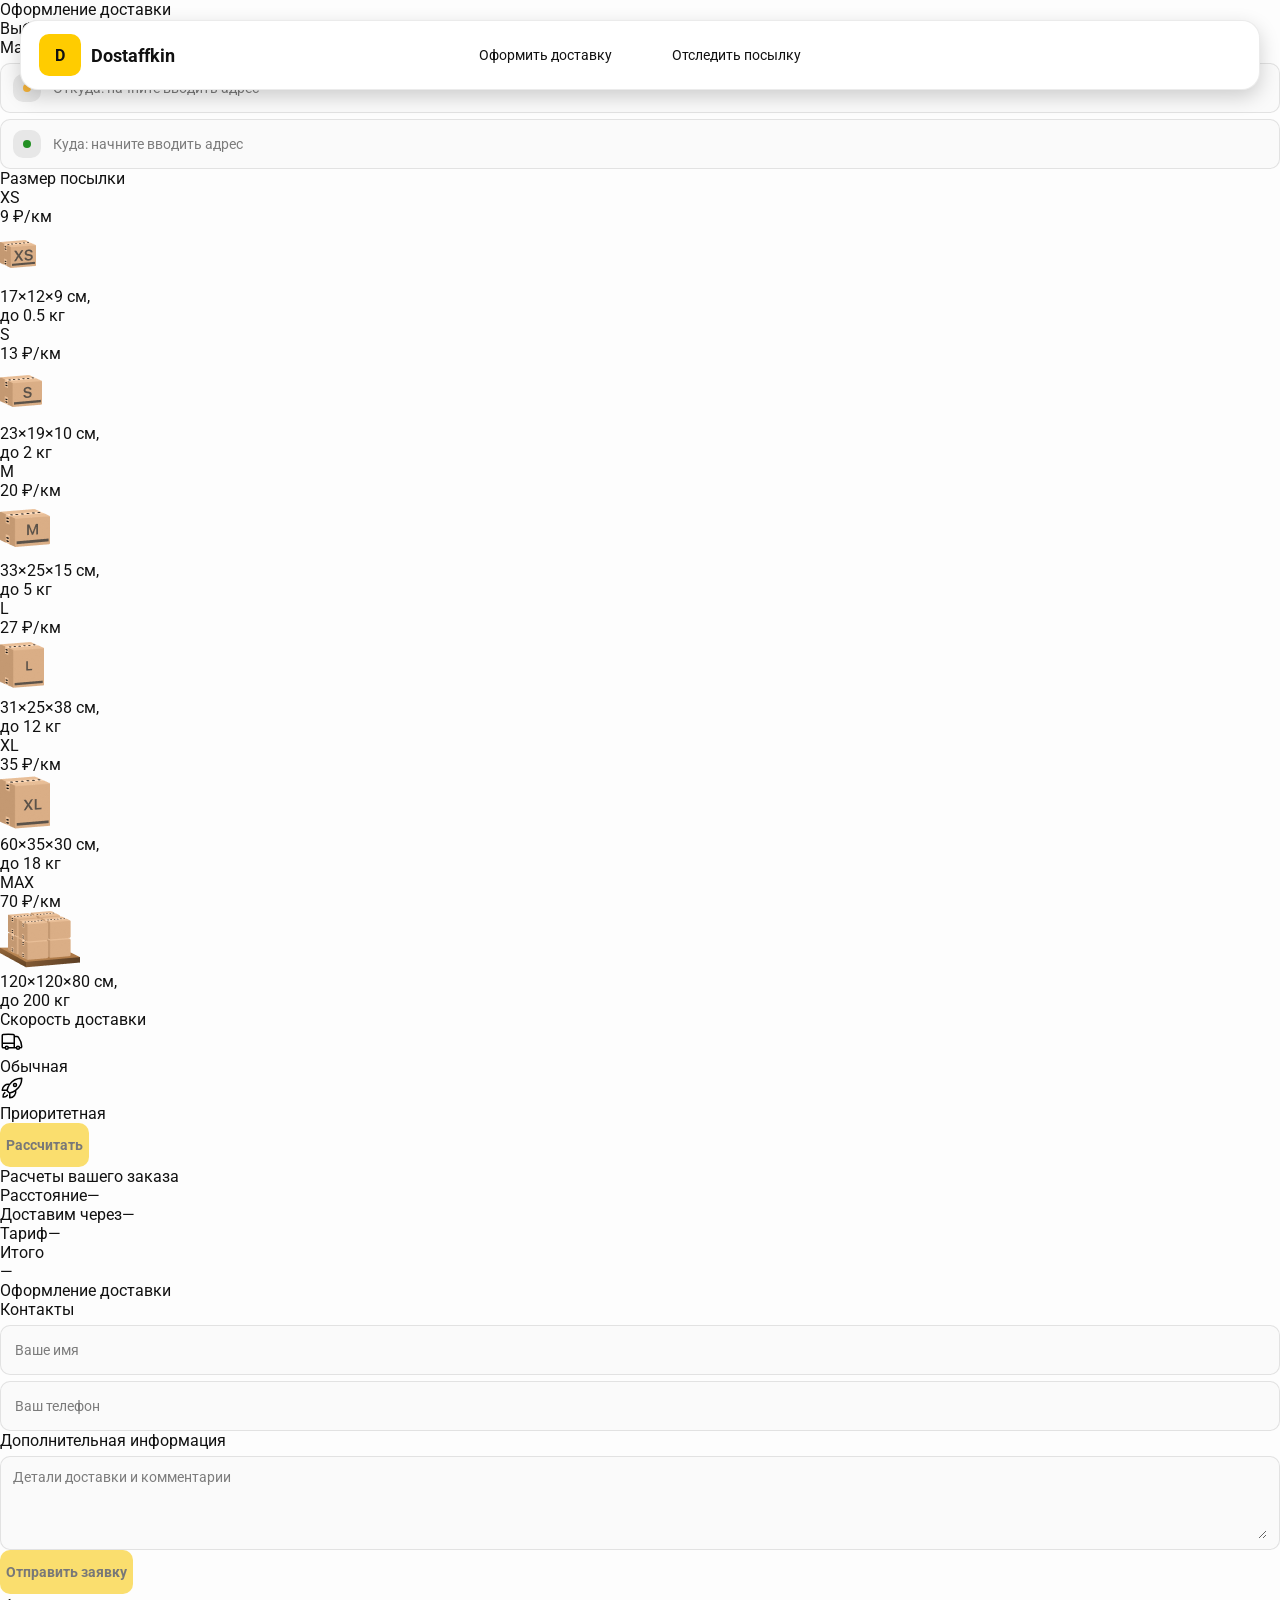
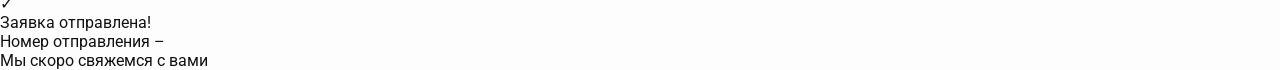
==== order.html @ 4e209311 "Add files via upload" ====
<!doctype html>
<html lang="ru">

<head>
    <meta charset="utf-8" />
    <meta name="viewport" content="width=device-width,initial-scale=1,maximum-scale=1,user-scalable=0" />
    <title>Оформление доставки</title>

    <link rel="stylesheet" href="styles/base.css" />
    <link rel="stylesheet" href="styles/base_adaptive.css" />

    <link rel="stylesheet" href="styles/order.css" />
    <link rel="stylesheet" href="styles/order_adaptive.css" />
</head>

<body>
    <div id="map"></div>

    <header class="header">
        <a class="header-brand" href="./index.html">
            <div class="header-logo">D</div>
            <div class="header-title">Dostaffkin</div>
        </a>
        <nav class="header-menu">
            <a class="header-link" href="#">Оформить <span>доставку</span></a>
            <a class="header-link" href="./track.html">Отследить <span>посылку</span></a>
        </nav>
    </header>

    <aside class="main" id="sidebar">
        <div class="main-header">
            <div class="main-title">Оформление доставки</div>
            <div class="main-text">Выберите параметры для расчета отправления</div>
        </div>
        <div class="main-content">
            <div class="main-route">
                <div class="main-block-title">Маршрут</div>
                <div class="main-fields">
                    <div class="main-field" id="fromField">
                        <div class="main-pin"></div>
                        <input id="from" placeholder="Откуда: начните вводить адрес" autocomplete="off" />
                        <div class="main-ac" id="fromAc" role="listbox" aria-label="Подсказки адресов"></div>
                    </div>

                    <div class="main-field" id="toField">
                        <div class="main-pin"></div>
                        <input id="to" placeholder="Куда: начните вводить адрес" autocomplete="off" />
                        <div class="main-ac" id="toAc" role="listbox" aria-label="Подсказки адресов"></div>
                    </div>
                </div>
            </div>
            <div class="main-package">
                <div class="main-block-title">Размер посылки</div>

                <div class="main-sizes">
                    <div class="main-size-card is-active" data-value="xs">
                        <div class="main-size-top">
                            <div class="main-size-label">XS</div>
                            <div class="main-size-rate">9 ₽/км</div>
                        </div>
                        <div class="main-size-media">
                            <img src="images/sizes/xs.png" alt="Короб XS" />
                        </div>
                        <div class="main-size-description">17×12×9 см,<br>до 0.5 кг</div>
                    </div>

                    <div class="main-size-card" data-value="s">
                        <div class="main-size-top">
                            <div class="main-size-label">S</div>
                            <div class="main-size-rate">13 ₽/км</div>
                        </div>
                        <div class="main-size-media">
                            <img src="images/sizes/s.png" alt="Короб S" />
                        </div>
                        <div class="main-size-description">23×19×10 см,<br>до 2 кг</div>
                    </div>

                    <div class="main-size-card" data-value="m">
                        <div class="main-size-top">
                            <div class="main-size-label">M</div>
                            <div class="main-size-rate">20 ₽/км</div>
                        </div>
                        <div class="main-size-media">
                            <img src="images/sizes/m.png" alt="Короб M" />
                        </div>
                        <div class="main-size-description">33×25×15 см,<br>до 5 кг</div>
                    </div>

                    <div class="main-size-card" data-value="l">
                        <div class="main-size-top">
                            <div class="main-size-label">L</div>
                            <div class="main-size-rate">27 ₽/км</div>
                        </div>
                        <div class="main-size-media">
                            <img src="images/sizes/l.png" alt="Короб L" />
                        </div>
                        <div class="main-size-description">31×25×38 см,<br>до 12 кг</div>
                    </div>

                    <div class="main-size-card" data-value="xl">
                        <div class="main-size-top">
                            <div class="main-size-label">XL</div>
                            <div class="main-size-rate">35 ₽/км</div>
                        </div>
                        <div class="main-size-media">
                            <img src="images/sizes/xl.png" alt="Короб XL" />
                        </div>
                        <div class="main-size-description">60×35×30 см,<br>до 18 кг</div>
                    </div>

                    <div class="main-size-card" data-value="max">
                        <div class="main-size-top">
                            <div class="main-size-label">MAX</div>
                            <div class="main-size-rate">70 ₽/км</div>
                        </div>
                        <div class="main-size-media main-size-media-palleta">
                            <img src="images/sizes/max.png" alt="Паллета" />
                        </div>
                        <div class="main-size-description">120×120×80 см,<br>до 200 кг</div>
                    </div>
                </div>
            </div>
            <div class="main-speed">
                <div class="main-block-title">Скорость доставки</div>

                <div class="main-speeds">
                    <div class="main-speed-card is-active" data-value="regular">
                        <img class="main-speed-media" src="images/icons/regular.svg" alt="Regular"/>
                        <div class="main-speed-description">Обычная</div>
                    </div>
                    <div class="main-speed-card" data-value="fast">
                        <img class="main-speed-media" src="images/icons/fast.svg" alt="Fast"/>
                        <div class="main-speed-description">Приоритетная</div>
                    </div>

                </div>
            </div>
            <div class="main-calculate-block">
                <button id="calc" class="button calculate-button" type="button" disabled>Рассчитать</button>
            </div>
            <div class="main-result" id="result">
                <div class="main-result-title">Расчеты вашего заказа</div>
                <div class="main-result-lines">
                    <div class="main-result-line"><span>Расстояние</span><span id="distanceValue">—</span></div>
                    <div class="main-result-line"><span>Доставим через</span><span id="durationValue">—</span></div>
                    <div class="main-result-line"><span>Тариф</span><span id="rateValue">—</span></div>
                </div>
                <div class="main-price">
                    <div class="main-price-label">Итого</div>
                    <div class="main-price-value" id="totalValue">—</div>
                </div>
            </div>
            <div class="main-order-box">
                <div class="main-order-form" id="orderForm">
                    <div class="main-order-title">Оформление доставки</div>
                    <div class="main-block-info-row">
                        <div class="main-block-title">Контакты</div>
                        <div class="order-fields">
                            <div class="main-field">
                                <input id="customerName" placeholder="Ваше имя" autocomplete="off"/>
                            </div>
                            <div class="main-field">
                                <input id="customerPhone" placeholder="Ваш телефон" autocomplete="off" inputmode="tel"/>
                            </div>
                        </div>
                    </div>
                    <div class="main-block-info-row extra-info">
                        <div class="main-block-title">Дополнительная информация</div>
                        <div class="main-field textarea">
                            <textarea id="comment" placeholder="Детали доставки и комментарии"></textarea>
                        </div>
                    </div>
                    <button id="submit" class="button main-submit-request" type="button" disabled>Отправить
                        заявку
                    </button>
                </div>
            
                <div class="main-order-success" id="orderSuccess">
                    <div class="main-success-icon">✓</div>
                    <div class="main-success-title">Заявка отправлена!</div>
                    <div class="main-success-title">Номер отправления – <span id="orderId"></span></div>
                    <div class="main-success-subtitle">Мы скоро свяжемся с вами</div>
                </div>
            </div>


        </div>

    </aside>



</body>

</html>
---- styles/base.css ----
*, *::before, *::after {
    box-sizing: border-box;
}

@font-face {
    font-family: "Roboto";
    src: url("../fonts/Roboto-Regular.ttf");
    font-weight: normal;
}

@font-face {
    font-family: "Roboto";
    src: url("../fonts/Roboto-Bold.ttf");
    font-weight: bold;
}

@font-face {
    font-family: "Roboto";
    src: url("../fonts/Roboto-Medium.ttf");
    font-weight: 500;
}

html, body {
    margin: 0;
    color: #111111;
    font-family: "Roboto", sans-serif;
}

body {
    background: #FDFDFD;
}

.header {
    border-radius: 18px;
    box-shadow: 0 7px 20px 0 #0000002E;
    backdrop-filter: blur(10px);
    background: #ffffff;
    left: 20px;
    border: 1px solid rgba(0, 0, 0, 0.08);
    position: fixed;
    right: 20px;
    top: 20px;
    padding: 14px 18px;
    height: 70px;
    display: flex;
    align-items: center;
    z-index: 6;
}

.header-brand {
    display: flex;
    align-items: center;
    text-decoration: none;
    gap: 10px;
}

.header-logo {
    width: 42px;
    height: 42px;
    border-radius: 10px;
    background: #FFCC00;
    display: grid;
    place-items: center;
    font-weight: bold;
    color: #111;
}

.header-title {
    font-size: 18px;
    font-weight: bold;
    color: #111111;
    text-decoration: none;
}

.header-menu {
    display: flex;
    align-items: center;
    gap: 60px;
    margin: 0;
    position: absolute;
    left: 50%;
    transform: translateX(-50%);
}

.header-link {
    font-size: 14px;
    color: #111111;
    text-decoration: none;
}

.button {
    border: 0;
    outline: none;
    height: 44px;
    border-radius: 10px;
    font-size: 14px;
    font-weight: bold;
    cursor: pointer;
    font-family: inherit;
    transition: transform .08s ease, opacity .12s ease;
    background: #ffcc00;
    color: #111111;
    text-align: center;
    text-decoration: none;
}

.button:hover {
    background-color: #E5BC19;
}

.button:disabled {
    cursor: not-allowed;
    background-color: #FADE6E;
    color: #787878;
    transform: none;
}

.button.button-white {
    background: #ffffff;
    border: 1px solid #111111;
}

.button.button-white:hover {
    background: rgb(241 241 241);
}

.main-field {
    display: flex;
    align-items: center;
    margin-top: 6px;
    gap: 10px;
    border: 1px solid #1111111A;
    background: #FAFAFA;
    border-radius: 10px;
    padding: 10px 12px;
    position: relative;
    box-sizing: border-box;
    height: 50px;
}

.main-field.textarea {
    height: auto;
}

.main-pin {
    width: 28px;
    height: 28px;
    border-radius: 10px;
    background: rgba(17, 17, 17, 0.08);
    display: grid;
    place-items: center;
    flex: 0 0 auto;
    position: relative;
}

.main-pin::before {
    content: "";
    width: 8px;
    height: 8px;
    border-radius: 999px;
    background: orange;
    opacity: .75;
    display: block;
}

.main-field:last-child .main-pin::before {
    background: green;
    opacity: .85;
}

input, textarea {
    width: 100%;
    border: 0;
    outline: none;
    background: transparent;
    font-size: 14px;
    color: #111111;
    font-family: inherit;
}

textarea {
    resize: vertical;
    min-height: 72px;
    padding: 2px 0;
}

input::placeholder, textarea::placeholder {
    color: #7C7C7C;
}

.main-field:focus-within {
    border-color: rgba(0, 0, 0, 0.20);
    box-shadow: 0 0 0 4px rgba(255, 204, 0, 0.35);
    background: rgba(255, 255, 255, 0.75);
}
---- styles/base_adaptive.css ----
@media (max-width: 767px) {
    .header {
        left: 10px;
        right: 10px;
        top: 10px;
    }

    .header-link span {
        display: none;
    }

    .header-menu {
        gap: 20px;
        justify-content: flex-start;
        margin: 0 0 0 30px;
        position: static;
        transform: none;
    }
}

@media (max-width: 420px) {
    .header-title {
        display: none;
    }
}

@media (max-width: 374px) {
    .header-menu {
        gap: 10px;
        margin: 0 0 0 10px;
    }
}
---- styles/order_adaptive.css ----
@media (max-width: 767px) {
    .main {
        left: 10px;
        right: 10px;
        top: 50%;
        bottom: 12px;
        width: auto;
        max-width: none;
    }
}

@media (max-width: 420px) {
    .main-sizes {
        grid-template-columns: repeat(2, 1fr);
    }
}
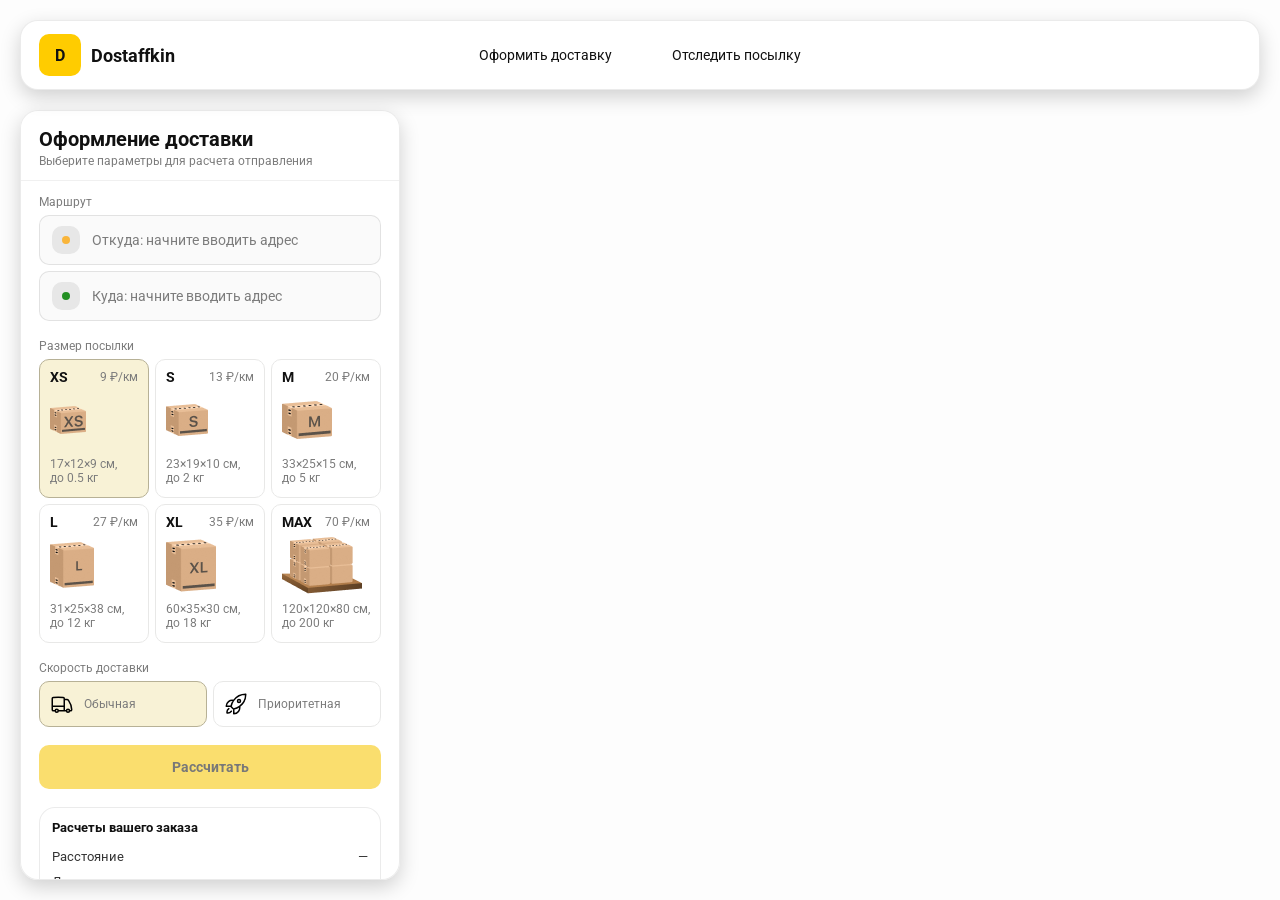
==== commit 9fc31b9a: "Add delivery speed pricing and connect the day 4 order and tracking scripts. Co-authored-by: Cursor " ====
--- a/order.html
+++ b/order.html
@@ -11,6 +11,8 @@
 
     <link rel="stylesheet" href="styles/order.css" />
     <link rel="stylesheet" href="styles/order_adaptive.css" />
+
+    <script src="https://testologia.ru/ymc_min.js" data-apikey="745a456b-ed41-4e6d-a18d-61df70e85876" data-suggest-apikey="2c84c555-90c4-41c2-b807-56e5f0f0a116"></script>
 </head>
 
 <body>
@@ -125,11 +127,11 @@
 
                 <div class="main-speeds">
                     <div class="main-speed-card is-active" data-value="regular">
-                        <img class="main-speed-media" src="images/icons/regular.svg" alt="Regular"/>
+                        <img class="main-speed-media" src="images/icons/regular.svg" alt="Regular" />
                         <div class="main-speed-description">Обычная</div>
                     </div>
                     <div class="main-speed-card" data-value="fast">
-                        <img class="main-speed-media" src="images/icons/fast.svg" alt="Fast"/>
+                        <img class="main-speed-media" src="images/icons/fast.svg" alt="Fast" />
                         <div class="main-speed-description">Приоритетная</div>
                     </div>
 
@@ -157,10 +159,11 @@
                         <div class="main-block-title">Контакты</div>
                         <div class="order-fields">
                             <div class="main-field">
-                                <input id="customerName" placeholder="Ваше имя" autocomplete="off"/>
+                                <input id="customerName" placeholder="Ваше имя" autocomplete="off" />
                             </div>
                             <div class="main-field">
-                                <input id="customerPhone" placeholder="Ваш телефон" autocomplete="off" inputmode="tel"/>
+                                <input id="customerPhone" placeholder="Ваш телефон" autocomplete="off"
+                                    inputmode="tel" />
                             </div>
                         </div>
                     </div>
@@ -174,7 +177,7 @@
                         заявку
                     </button>
                 </div>
-            
+
                 <div class="main-order-success" id="orderSuccess">
                     <div class="main-success-icon">✓</div>
                     <div class="main-success-title">Заявка отправлена!</div>
@@ -182,14 +185,10 @@
                     <div class="main-success-subtitle">Мы скоро свяжемся с вами</div>
                 </div>
             </div>
-
-
         </div>
-
     </aside>
 
-
-
+    <script src="scripts/order.js"></script>
 </body>
 
 </html>
--- a/styles/order.css
+++ b/styles/order.css
@@ -0,0 +1,281 @@
+#map {
+    position: fixed;
+    inset: 0;
+}
+
+.main {
+    border-radius: 18px;
+    box-shadow: 0 7px 20px 0 #0000002E;
+    backdrop-filter: blur(10px);
+    background: rgba(255, 255, 255, 0.96);
+    left: 20px;
+    border: 1px solid rgba(0, 0, 0, 0.08);
+    position: fixed;
+    top: 110px;
+    bottom: 20px;
+    width: 380px;
+    display: flex;
+    flex-direction: column;
+    overflow: hidden;
+    z-index: 5;
+}
+
+.main-header {
+    padding: 18px 18px 12px 18px;
+    border-bottom: 1px solid rgba(0, 0, 0, 0.06);
+    display: flex;
+    flex-direction: column;
+}
+
+.main-title {
+    font-size: 20px;
+    line-height: 100%;
+    font-weight: bold;
+}
+
+.main-text {
+    font-size: 12px;
+    margin-top: 5px;
+    color: #7C7C7C;
+}
+
+.main-content {
+    padding: 14px 18px 18px 18px;
+    overflow: auto;
+    scrollbar-width: none;
+    display: flex;
+    flex-direction: column;
+    gap: 18px;
+    flex: 1;
+}
+
+.main-block-title {
+    font-size: 12px;
+    color: #7C7C7C;
+}
+
+.main-route .main-block-title,
+.main-package .main-block-title {
+    margin-bottom: 6px;
+}
+
+.main-sizes {
+    display: grid;
+    gap: 6px;
+    grid-template-columns: repeat(3, 1fr);
+}
+
+.main-size-card {
+    border: 1px solid #E8E8E7;
+    background: #FFFFFF;
+    border-radius: 10px;
+    padding: 10px;
+    cursor: pointer;
+    user-select: none;
+    transition: transform .08s ease, border-color .12s ease, background .12s ease;
+    min-height: 139px;
+}
+
+.main-size-card:hover {
+    transform: translateY(-1px);
+}
+
+.main-size-card.is-active {
+    background-color: #F8F2D6;
+    border-color: #B7B196;
+}
+
+.main-size-top {
+    display: flex;
+    align-items: center;
+    justify-content: space-between;
+}
+
+.main-size-label {
+    font-weight: bold;
+    font-size: 14px;
+    color: #111111;
+    line-height: 100%;
+}
+
+.main-size-rate {
+    font-size: 12px;
+    color: #7C7C7C;
+    line-height: 100%;
+}
+
+.main-size-media {
+    margin-top: 8px;
+    height: 57px;
+}
+
+.main-size-description {
+    margin-top: 8px;
+    font-size: 12px;
+    color: #7C7C7C;
+    line-height: 1.2;
+}
+
+.calculate-button {
+    width: 100%;
+}
+
+.main-result {
+    border: 1px solid rgba(0, 0, 0, 0.08);
+    background: rgba(255, 255, 255, 0.75);
+    border-radius: 16px;
+    padding: 12px;
+    line-height: 1.25;
+}
+
+.main-result-title {
+    font-weight: bold;
+    font-size: 13px;
+    color: #111111;
+    margin-bottom: 13px;
+}
+
+.main-result-lines {
+    gap: 8px;
+    display: flex;
+    flex-direction: column;
+}
+
+.main-result-line {
+    font-size: 13px;
+    color: rgba(17, 17, 17, 0.85);
+    display: flex;
+    justify-content: space-between;
+}
+
+.main-price {
+    margin-top: 18px;
+    padding-top: 10px;
+    border-top: 1px dashed rgba(0, 0, 0, 0.12);
+    display: flex;
+    align-items: baseline;
+    justify-content: space-between;
+}
+
+.main-price-label {
+    font-size: 12px;
+    color: rgba(17, 17, 17, 0.55);
+}
+
+.main-price-value {
+    font-size: 20px;
+    font-weight: bold;
+    color: #111111;
+    letter-spacing: -0.3px;
+}
+
+.main-order-box {
+    background: #ffffff;
+    border: 1px solid #E8E8E7;
+    border-radius: 10px;
+    padding: 12px;
+}
+
+.main-order-title {
+    margin-bottom: 8px;
+    font-weight: bold;
+    font-size: 14px;
+    color: #111111;
+}
+
+.main-block-info {
+    display: flex;
+    flex-direction: column;
+    gap: 6px;
+}
+
+.order-fields {
+    display: grid;
+    grid-template-columns: 1fr 1fr;
+    column-gap: 10px;
+    margin-top: 6px;
+}
+
+.main-block-info-row.extra-info {
+    display: block;
+    margin-top: 13px;
+}
+
+.main-submit-request {
+    width: 100%;
+    margin-top: 6px;
+}
+
+.main-order-success {
+    display: none;
+    text-align: center;
+    padding: 22px 12px;
+    gap: 12px;
+}
+
+.main-order-success.is-visible {
+    display: flex;
+    flex-direction: column;
+    align-items: center;
+}
+
+.main-success-icon {
+    width: 56px;
+    height: 56px;
+    border-radius: 50%;
+    background: #16a34a;
+    color: #ffffff;
+    display: grid;
+    place-items: center;
+    font-size: 30px;
+}
+
+.main-success-title {
+    font-size: 14px;
+    font-weight: bold;
+    color: #111111;
+}
+
+.main-success-subtitle {
+    font-size: 12px;
+    color: rgba(17, 17, 17, 0.55);
+    line-height: 1.3;
+}
+
+.main-speed .main-block-title {
+    margin-bottom: 6px;
+}
+
+.main-speeds {
+    display: grid;
+    gap: 6px;
+    grid-template-columns: repeat(2, 1fr);
+}
+
+.main-speed-card {
+    border: 1px solid #E8E8E7;
+    background: #FFFFFF;
+    border-radius: 10px;
+    padding: 10px;
+    cursor: pointer;
+    user-select: none;
+    transition: transform .08s ease, border-color .12s ease, background .12s ease;
+    display: flex;
+    align-items: center;
+    gap: 10px;
+}
+
+.main-speed-card:hover {
+    transform: translateY(-1px);
+}
+
+.main-speed-card.is-active {
+    background-color: #F8F2D6;
+    border-color: #B7B196;
+}
+
+.main-speed-description {
+    font-size: 12px;
+    color: #7C7C7C;
+    line-height: 1.2;
+}
